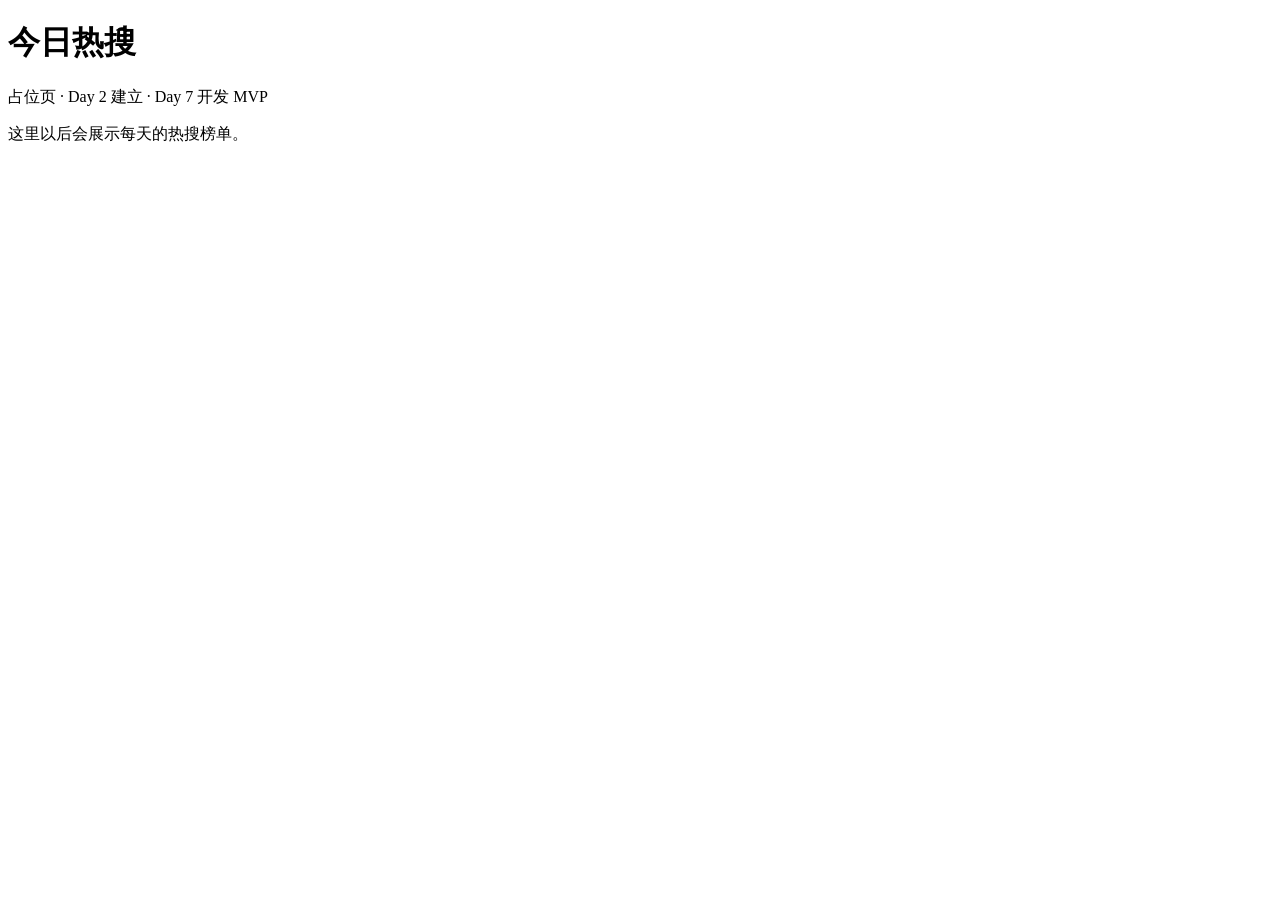
==== index.html @ c7466a73 "Day 2｜第一次提交：项目骨架和规则文件 改了什么：初始化 Git 仓库（main 分支），配置 git 身份 加了什么：index.html 占位页、.gitignore 忽略规则（含 .env " ====
<!DOCTYPE html>
<html lang="zh-CN">
<head>
  <meta charset="UTF-8">
  <meta name="viewport" content="width=device-width, initial-scale=1.0">
  <title>今日热搜</title>
</head>
<body>
  <header>
    <h1>今日热搜</h1>
    <p>占位页 · Day 2 建立 · Day 7 开发 MVP</p>
  </header>
  <main>
    <p>这里以后会展示每天的热搜榜单。</p>
  </main>
</body>
</html>
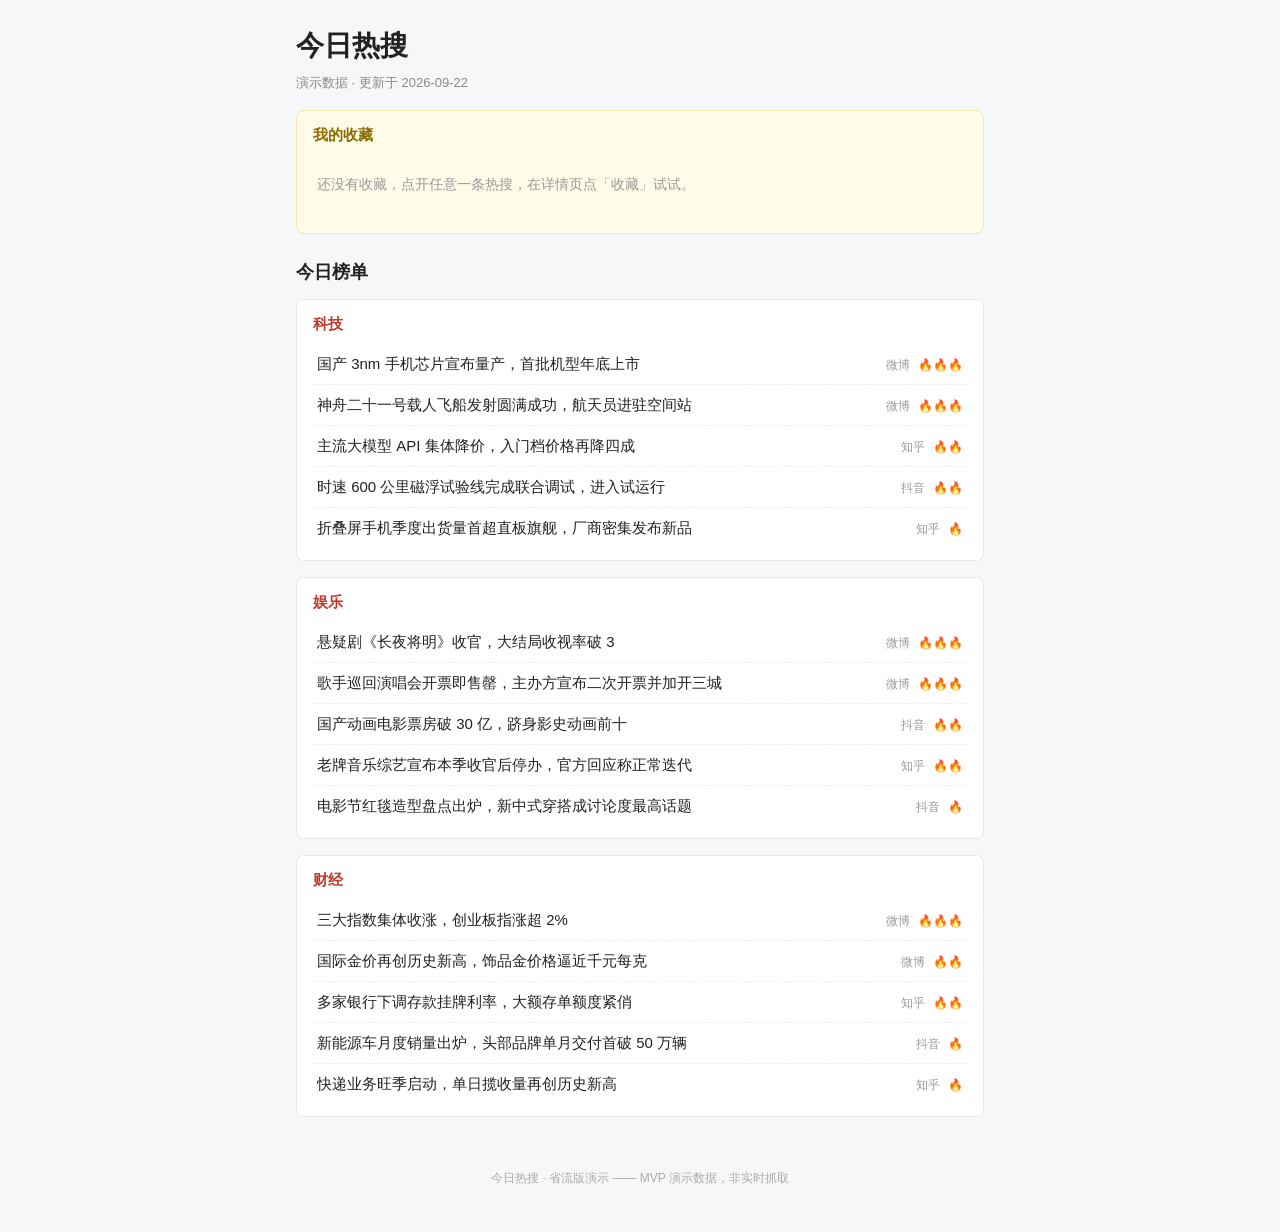
==== commit 53ea71f3: "Day 7｜完成今日热搜 MVP：列表、详情、收藏与运行说明 改了什么：index.html 由 Day 2 占位页原位重写为 F1 首页（分类列表 + 我的收藏区）。 加了什么：data.js（15" ====
--- a/index.html
+++ b/index.html
@@ -1,17 +1,44 @@
 <!DOCTYPE html>
+<!-- 今日热搜 · 首页（F1 热搜列表） -->
+<!-- Day 2 占位页原位重写 · Day 7 —— 结构依据 PRD 第五节 + TECH_DESIGN 第二节 -->
 <html lang="zh-CN">
 <head>
   <meta charset="UTF-8">
   <meta name="viewport" content="width=device-width, initial-scale=1.0">
   <title>今日热搜</title>
+  <link rel="stylesheet" href="style.css">
 </head>
 <body>
-  <header>
+
+  <!-- 顶部：网站名 + 数据更新时间（PRD F1 要求） -->
+  <header class="site-header">
     <h1>今日热搜</h1>
-    <p>占位页 · Day 2 建立 · Day 7 开发 MVP</p>
+    <p class="update-time">演示数据 · 更新于 2026-09-22</p>
   </header>
+
   <main>
-    <p>这里以后会展示每天的热搜榜单。</p>
+    <!-- 我的收藏（F3）：默认隐藏，main.js 检测到收藏后显示并填充 -->
+    <section id="favorites-area" class="favorites-area hidden" aria-label="我的收藏">
+      <h2>我的收藏</h2>
+      <ul id="favorites-list" class="hot-list"></ul>
+      <p id="favorites-empty-tip" class="empty-tip hidden">还没有收藏，点开任意一条热搜，在详情页点「收藏」试试。</p>
+    </section>
+
+    <!-- 今日榜单（F1）：main.js 按「分类」分块渲染，每条含标题/来源/热度 -->
+    <section id="hot-list-area" aria-label="今日榜单">
+      <h2>今日榜单</h2>
+      <div id="hot-list">
+        <p class="loading-tip">数据加载中……</p>
+      </div>
+    </section>
   </main>
+
+  <footer class="site-footer">
+    <p>今日热搜 · 省流版演示 —— MVP 演示数据，非实时抓取</p>
+  </footer>
+
+  <!-- 脚本顺序：先数据后逻辑（main.js 要读 data.js 的 HOT_LIST） -->
+  <script src="data.js"></script>
+  <script src="main.js"></script>
 </body>
 </html>
--- a/style.css
+++ b/style.css
@@ -0,0 +1,242 @@
+/* ============================================================
+   style.css —— 今日热搜 · 两页共用样式（Day 7）
+   依据：PRD 第五节「交互总原则」——浏览器原生行为、不做复杂动画；
+        手机打开不乱版即可（响应式不作为本期验收项）。
+   类名与 index.html / detail.html 骨架一一对应，
+   main.js 渲染时生成的元素也只用本文件里已定义的类。
+   ============================================================ */
+
+/* ---------- 基础 ---------- */
+* { box-sizing: border-box; }
+
+body {
+  margin: 0;
+  font-family: "Microsoft YaHei", "PingFang SC", "Segoe UI", sans-serif;
+  background: #f6f7f9;
+  color: #222;
+  line-height: 1.6;
+}
+
+.hidden { display: none !important; }
+
+/* 页面内容统一宽度，手机上自动缩 */
+main, .site-header, .site-footer {
+  max-width: 720px;
+  margin-left: auto;
+  margin-right: auto;
+  padding-left: 16px;
+  padding-right: 16px;
+}
+
+/* ---------- 顶部 ---------- */
+.site-header {
+  padding-top: 24px;
+  padding-bottom: 8px;
+}
+
+.site-header h1 {
+  margin: 0;
+  font-size: 28px;
+}
+
+.update-time {
+  margin: 4px 0 0;
+  font-size: 13px;
+  color: #888;
+}
+
+/* 详情页顶部：返回链接在站名上方 */
+.back-link {
+  display: inline-block;
+  font-size: 14px;
+  color: #3366cc;
+  text-decoration: none;
+  margin-bottom: 8px;
+}
+
+.back-link:hover { text-decoration: underline; }
+
+/* ---------- 列表区（F1） ---------- */
+section h2 {
+  font-size: 18px;
+  margin: 24px 0 12px;
+}
+
+/* 分类块：main.js 每个分类生成一个 */
+.category-block {
+  background: #fff;
+  border: 1px solid #e5e7eb;
+  border-radius: 8px;
+  padding: 12px 16px;
+  margin-bottom: 16px;
+}
+
+.category-block h3 {
+  margin: 0 0 8px;
+  font-size: 15px;
+  color: #c0392b; /* 红色小标题，呼应「热搜」的火气 */
+}
+
+.hot-list {
+  list-style: none;
+  margin: 0;
+  padding: 0;
+}
+
+/* 一条热搜一行：标题 + 来源 + 热度 */
+.hot-item {
+  display: flex;
+  align-items: baseline;
+  gap: 8px;
+  flex-wrap: wrap;
+  padding: 8px 4px;
+  border-bottom: 1px dashed #eee;
+}
+
+.hot-item:last-child { border-bottom: none; }
+
+.item-title {
+  flex: 1 1 auto;
+  min-width: 0;
+  color: #222;
+  text-decoration: none;
+  font-size: 15px;
+}
+
+.item-title:hover { color: #c0392b; }
+
+.item-source {
+  flex: 0 0 auto;
+  font-size: 12px;
+  color: #999;
+}
+
+.item-heat {
+  flex: 0 0 auto;
+  font-size: 12px;
+  color: #e67e22;
+  font-weight: bold;
+}
+
+/* 空态与加载态 */
+.empty-tip, .loading-tip {
+  color: #999;
+  font-size: 14px;
+  padding: 12px 4px;
+}
+
+/* ---------- 我的收藏（F3） ---------- */
+.favorites-area {
+  background: #fffbe9;
+  border: 1px solid #f5e6a8;
+  border-radius: 8px;
+  padding: 12px 16px;
+  margin-top: 8px;
+}
+
+.favorites-area h2 {
+  margin: 0 0 8px;
+  font-size: 15px;
+  color: #8a6d00;
+}
+
+/* ---------- 详情页（F2） ---------- */
+.detail-card {
+  background: #fff;
+  border: 1px solid #e5e7eb;
+  border-radius: 8px;
+  padding: 20px;
+  margin-top: 16px;
+}
+
+.detail-title {
+  margin: 0 0 12px;
+  font-size: 22px;
+  line-height: 1.4;
+}
+
+/* 元信息行：来源 / 分类 / 热度 三个小标签 */
+.detail-meta {
+  display: flex;
+  gap: 8px;
+  flex-wrap: wrap;
+  margin-bottom: 16px;
+}
+
+.meta-tag {
+  font-size: 12px;
+  padding: 2px 10px;
+  border-radius: 10px;
+  background: #f0f2f5;
+  color: #666;
+}
+
+.meta-tag.heat {
+  background: #fdebd0;
+  color: #b9540a;
+  font-weight: bold;
+}
+
+.detail-summary {
+  font-size: 15px;
+  color: #333;
+  border-top: 1px solid #eee;
+  padding-top: 14px;
+}
+
+/* ---------- 操作区：收藏按钮 + 原文链接 ---------- */
+.detail-actions {
+  display: flex;
+  align-items: center;
+  gap: 12px;
+  flex-wrap: wrap;
+  margin-top: 16px;
+}
+
+.fav-btn {
+  font-size: 15px;
+  padding: 8px 20px;
+  border-radius: 6px;
+  border: 1px solid #c0392b;
+  background: #fff;
+  color: #c0392b;
+  cursor: pointer;
+}
+
+.fav-btn:hover { background: #fdf0ee; }
+
+/* 已收藏（点亮态）：按钮状态变化，PRD F3 的可观察结果 */
+.fav-btn.active {
+  background: #c0392b;
+  color: #fff;
+}
+
+.source-link {
+  font-size: 15px;
+  color: #3366cc;
+  text-decoration: none;
+}
+
+.source-link:hover { text-decoration: underline; }
+
+/* 收藏不可用的降级提示（PRD 第七节异常 3） */
+.fav-tip {
+  font-size: 13px;
+  color: #b9540a;
+}
+
+/* ---------- 页脚 ---------- */
+.site-footer {
+  padding-top: 24px;
+  padding-bottom: 32px;
+  font-size: 12px;
+  color: #aaa;
+  text-align: center;
+}
+
+/* ---------- 手机不乱版 ---------- */
+@media (max-width: 480px) {
+  .site-header h1 { font-size: 22px; }
+  .detail-title { font-size: 18px; }
+  .hot-item { gap: 6px; }
+}
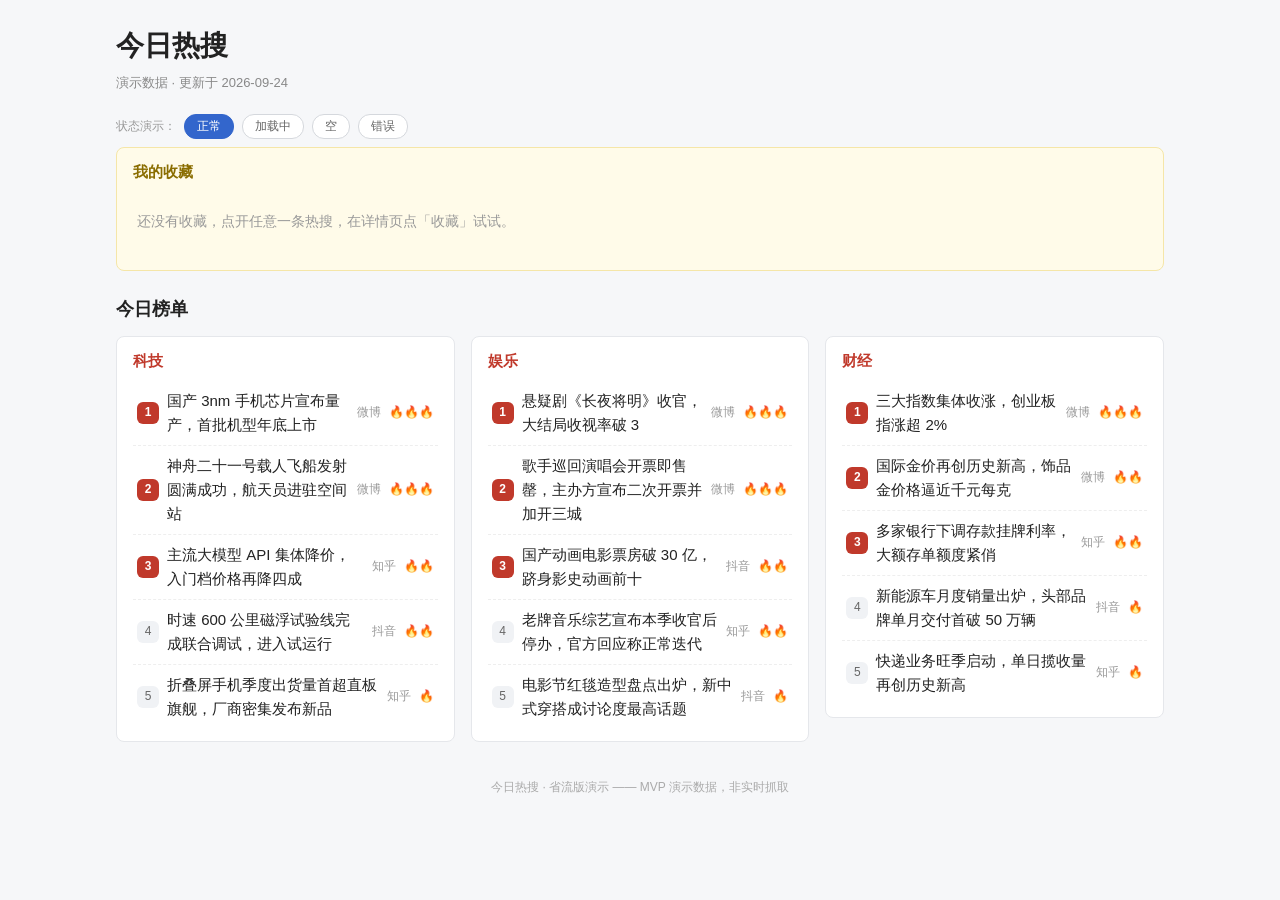
==== commit d692ffcb: "Day 8｜首页改版：三栏布局、四种页面状态与可复用组件 改了什么：style.css 改为桌面三栏/手机单栏网格并加四态样式；main.js 重构为四态状态机（加载/成功/空/错误，支持 ?stat" ====
--- a/index.html
+++ b/index.html
@@ -1,6 +1,7 @@
 <!DOCTYPE html>
 <!-- 今日热搜 · 首页（F1 热搜列表） -->
 <!-- Day 2 占位页原位重写 · Day 7 —— 结构依据 PRD 第五节 + TECH_DESIGN 第二节 -->
+<!-- Day 8 改版：三栏网格布局 + 四种页面状态（加载中/成功/空/错误） -->
 <html lang="zh-CN">
 <head>
   <meta charset="UTF-8">
@@ -13,10 +14,15 @@
   <!-- 顶部：网站名 + 数据更新时间（PRD F1 要求） -->
   <header class="site-header">
     <h1>今日热搜</h1>
-    <p class="update-time">演示数据 · 更新于 2026-09-22</p>
+    <p class="update-time">演示数据 · 更新于 2026-09-24</p>
   </header>
 
   <main>
+    <!-- 状态演示开关（Day 8，演示辅助非产品功能）：main.js 生成 4 个按钮 -->
+    <div id="state-switch" class="state-switch" aria-label="页面状态演示开关">
+      <span class="switch-label">状态演示：</span>
+    </div>
+
     <!-- 我的收藏（F3）：默认隐藏，main.js 检测到收藏后显示并填充 -->
     <section id="favorites-area" class="favorites-area hidden" aria-label="我的收藏">
       <h2>我的收藏</h2>
@@ -24,7 +30,7 @@
       <p id="favorites-empty-tip" class="empty-tip hidden">还没有收藏，点开任意一条热搜，在详情页点「收藏」试试。</p>
     </section>
 
-    <!-- 今日榜单（F1）：main.js 按「分类」分块渲染，每条含标题/来源/热度 -->
+    <!-- 今日榜单（F1）：main.js 按状态机渲染（加载中 → 成功三栏 / 空 / 错误） -->
     <section id="hot-list-area" aria-label="今日榜单">
       <h2>今日榜单</h2>
       <div id="hot-list">
@@ -37,8 +43,9 @@
     <p>今日热搜 · 省流版演示 —— MVP 演示数据，非实时抓取</p>
   </footer>
 
-  <!-- 脚本顺序：先数据后逻辑（main.js 要读 data.js 的 HOT_LIST） -->
+  <!-- 脚本顺序：数据 → 组件 → 逻辑（main.js 要读 data.js 的数据、调 components.js 的组件） -->
   <script src="data.js"></script>
+  <script src="components.js"></script>
   <script src="main.js"></script>
 </body>
 </html>
--- a/style.css
+++ b/style.css
@@ -1,7 +1,7 @@
 /* ============================================================
-   style.css —— 今日热搜 · 两页共用样式（Day 7）
-   依据：PRD 第五节「交互总原则」——浏览器原生行为、不做复杂动画；
-        手机打开不乱版即可（响应式不作为本期验收项）。
+   style.css —— 今日热搜 · 两页共用样式（Day 7 初版，Day 8 改版）
+   Day 8 依据：用户提示词（方案甲）——桌面三栏并排、序号在前、
+   热度在右、手机宽度纵向堆叠不溢出；补全四态（加载/成功/空/错误）。
    类名与 index.html / detail.html 骨架一一对应，
    main.js 渲染时生成的元素也只用本文件里已定义的类。
    ============================================================ */
@@ -19,9 +19,10 @@
 
 .hidden { display: none !important; }
 
-/* 页面内容统一宽度，手机上自动缩 */
+/* 页面内容统一宽度（Day 8 起三栏需要更宽的画布），
+   详情页的卡片和操作区单独限宽 720px 居中，观感不变 */
 main, .site-header, .site-footer {
-  max-width: 720px;
+  max-width: 1080px;
   margin-left: auto;
   margin-right: auto;
   padding-left: 16px;
@@ -56,19 +57,58 @@
 
 .back-link:hover { text-decoration: underline; }
 
-/* ---------- 列表区（F1） ---------- */
+/* ---------- 状态演示开关（Day 8，演示辅助，非产品功能） ---------- */
+.state-switch {
+  display: flex;
+  flex-wrap: wrap;
+  gap: 8px;
+  align-items: center;
+  margin: 12px 0 4px;
+}
+
+.state-switch .switch-label {
+  font-size: 12px;
+  color: #999;
+}
+
+.state-switch button {
+  font-size: 12px;
+  padding: 3px 12px;
+  border-radius: 12px;
+  border: 1px solid #d5d8dd;
+  background: #fff;
+  color: #666;
+  cursor: pointer;
+}
+
+.state-switch button:hover { border-color: #3366cc; color: #3366cc; }
+
+.state-switch button.active {
+  background: #3366cc;
+  border-color: #3366cc;
+  color: #fff;
+}
+
+/* ---------- 列表区（F1）· Day 8 三栏网格 ---------- */
 section h2 {
   font-size: 18px;
   margin: 24px 0 12px;
 }
 
+/* 桌面：三个分类块并排；手机（<768px）：纵向堆叠 */
+#hot-list {
+  display: grid;
+  grid-template-columns: repeat(3, 1fr);
+  gap: 16px;
+  align-items: start;
+}
+
 /* 分类块：main.js 每个分类生成一个 */
 .category-block {
   background: #fff;
   border: 1px solid #e5e7eb;
   border-radius: 8px;
   padding: 12px 16px;
-  margin-bottom: 16px;
 }
 
 .category-block h3 {
@@ -83,21 +123,42 @@
   padding: 0;
 }
 
-/* 一条热搜一行：标题 + 来源 + 热度 */
+/* 一条热搜一行：序号在前 → 标题 → 来源 → 热度靠右 */
 .hot-item {
   display: flex;
-  align-items: baseline;
+  align-items: center;
   gap: 8px;
-  flex-wrap: wrap;
   padding: 8px 4px;
   border-bottom: 1px dashed #eee;
 }
 
 .hot-item:last-child { border-bottom: none; }
 
+/* 序号圆角标（main.js 生成；前三名高亮） */
+.item-rank {
+  flex: 0 0 auto;
+  min-width: 22px;
+  height: 22px;
+  padding: 0 4px;
+  border-radius: 6px;
+  background: #f0f2f5;
+  color: #666;
+  font-size: 12px;
+  display: flex;
+  align-items: center;
+  justify-content: center;
+}
+
+.item-rank.top {
+  background: #c0392b;
+  color: #fff;
+  font-weight: bold;
+}
+
 .item-title {
   flex: 1 1 auto;
-  min-width: 0;
+  min-width: 0;              /* 关键：允许收缩，手机上长标题换行而不是溢出 */
+  overflow-wrap: anywhere;
   color: #222;
   text-decoration: none;
   font-size: 15px;
@@ -113,13 +174,61 @@
 
 .item-heat {
   flex: 0 0 auto;
+  margin-left: auto;         /* 热度始终顶到最右 */
   font-size: 12px;
   color: #e67e22;
   font-weight: bold;
 }
 
-/* 空态与加载态 */
-.empty-tip, .loading-tip {
+/* ---------- 四态（Day 8 核心学习点） ---------- */
+
+/* 状态盒子通栏占满网格（不出现在某一栏里） */
+.state-box {
+  grid-column: 1 / -1;
+  text-align: center;
+  padding: 32px 16px;
+}
+
+/* 1) 加载中：转圈 + 文案 */
+.loading-box { color: #999; font-size: 14px; }
+
+.loading-spinner {
+  display: inline-block;
+  width: 26px;
+  height: 26px;
+  border: 3px solid #e5e7eb;
+  border-top-color: #3366cc;
+  border-radius: 50%;
+  margin-bottom: 10px;
+  animation: spin 0.8s linear infinite;
+}
+
+@keyframes spin {
+  to { transform: rotate(360deg); }
+}
+
+/* 2) 空：空列表提示 */
+.empty-box { color: #999; font-size: 14px; }
+
+/* 3) 错误：红字提示 + 重试按钮 */
+.error-box { color: #a32d2d; font-size: 14px; }
+
+.retry-btn {
+  display: inline-block;
+  margin-top: 12px;
+  font-size: 14px;
+  padding: 6px 24px;
+  border-radius: 6px;
+  border: 1px solid #3366cc;
+  background: #fff;
+  color: #3366cc;
+  cursor: pointer;
+}
+
+.retry-btn:hover { background: #eef4fc; }
+
+/* 分类内的空态（某分类没数据，原有的兜底） */
+.empty-tip {
   color: #999;
   font-size: 14px;
   padding: 12px 4px;
@@ -140,7 +249,14 @@
   color: #8a6d00;
 }
 
-/* ---------- 详情页（F2） ---------- */
+/* ---------- 详情页（F2，Day 8 不改） ---------- */
+.detail-card,
+.detail-actions {
+  max-width: 720px;
+  margin-left: auto;
+  margin-right: auto;
+}
+
 .detail-card {
   background: #fff;
   border: 1px solid #e5e7eb;
@@ -234,9 +350,16 @@
   text-align: center;
 }
 
-/* ---------- 手机不乱版 ---------- */
+/* ---------- 手机适配（Day 8：<768px 三栏改堆叠） ---------- */
+@media (max-width: 767px) {
+  #hot-list { grid-template-columns: 1fr; }
+
+  .state-box { padding: 24px 8px; }
+}
+
 @media (max-width: 480px) {
   .site-header h1 { font-size: 22px; }
   .detail-title { font-size: 18px; }
   .hot-item { gap: 6px; }
-}
+  .item-title { font-size: 14px; }
+}
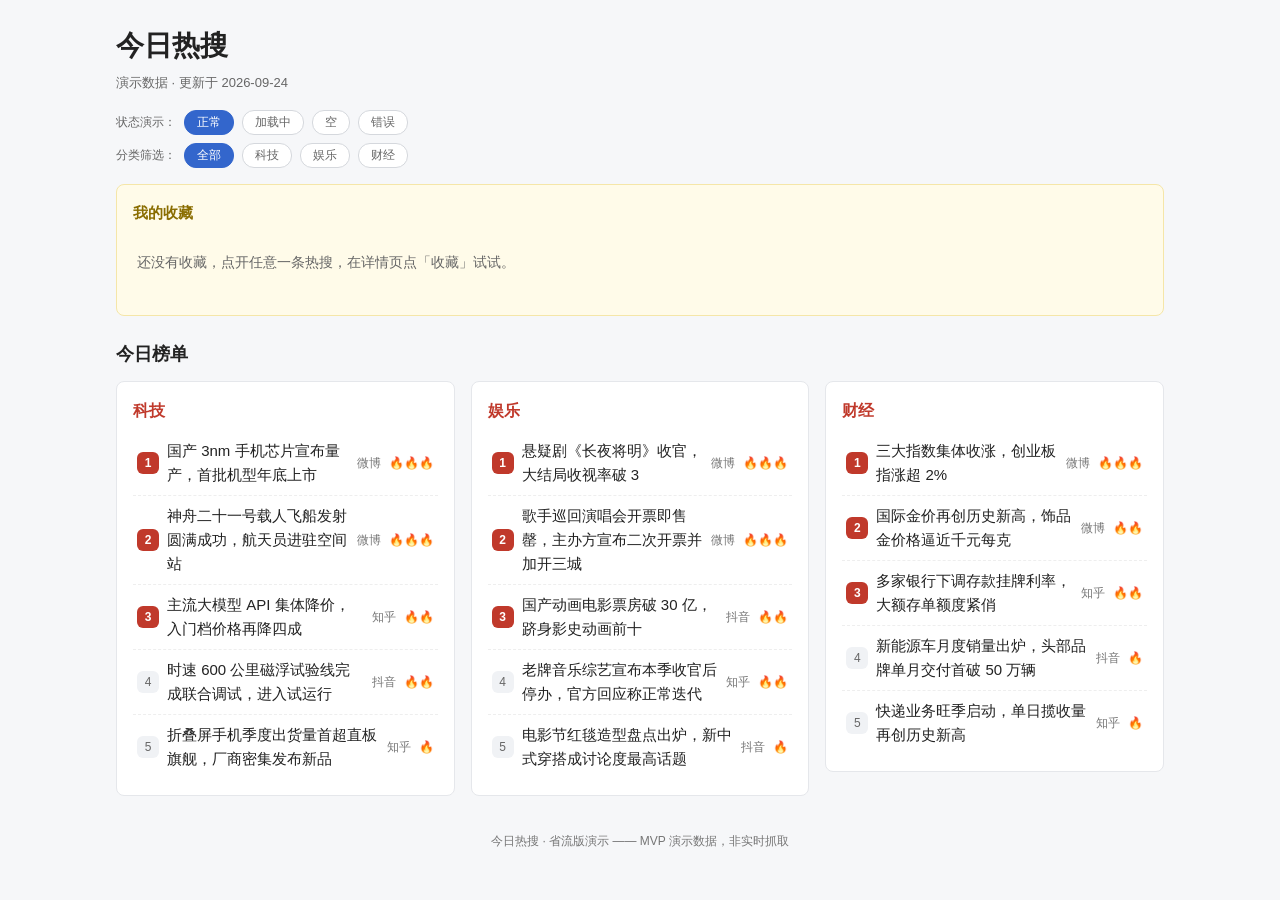
==== commit ffb37bc4: "Day 12｜建 frontend-check Skill 并实现分类筛选 改了什么：index.html 加筛选栏挂载点，main.js 加分类过滤+网址同步+单栏居中逻辑，style.css 加筛" ====
--- a/index.html
+++ b/index.html
@@ -21,6 +21,11 @@
     <!-- 状态演示开关（Day 8，演示辅助非产品功能）：main.js 生成 4 个按钮 -->
     <div id="state-switch" class="state-switch" aria-label="页面状态演示开关">
       <span class="switch-label">状态演示：</span>
+    </div>
+
+    <!-- 分类筛选（Day 12 · 甲方案）：main.js 生成「全部/科技/娱乐/财经」按钮 -->
+    <div id="category-filter" class="category-filter" aria-label="分类筛选">
+      <span class="switch-label">分类筛选：</span>
     </div>
 
     <!-- 我的收藏（F3）：默认隐藏，main.js 检测到收藏后显示并填充 -->
--- a/style.css
+++ b/style.css
@@ -1,7 +1,9 @@
 /* ============================================================
-   style.css —— 今日热搜 · 两页共用样式（Day 7 初版，Day 8 改版）
+   style.css —— 今日热搜 · 两页共用样式（Day 7 初版，Day 8 改版，Day 9 修缮）
    Day 8 依据：用户提示词（方案甲）——桌面三栏并排、序号在前、
    热度在右、手机宽度纵向堆叠不溢出；补全四态（加载/成功/空/错误）。
+   Day 9 依据：设计规则审查（对比度/层级/间距/按钮状态/触控目标），
+   只调参数不加装饰，布局结构与类名一律未动，功能不受影响。
    类名与 index.html / detail.html 骨架一一对应，
    main.js 渲染时生成的元素也只用本文件里已定义的类。
    ============================================================ */
@@ -43,7 +45,7 @@
 .update-time {
   margin: 4px 0 0;
   font-size: 13px;
-  color: #888;
+  color: #666; /* Day 9：#888 对比度不足，加深到 AA 达标灰 */
 }
 
 /* 详情页顶部：返回链接在站名上方 */
@@ -63,12 +65,12 @@
   flex-wrap: wrap;
   gap: 8px;
   align-items: center;
-  margin: 12px 0 4px;
+  margin: 8px 0 4px; /* Day 9：原 12px，统一节奏 */
 }
 
 .state-switch .switch-label {
   font-size: 12px;
-  color: #999;
+  color: #666; /* Day 9：#999 → #666，AA 达标 */
 }
 
 .state-switch button {
@@ -84,6 +86,39 @@
 .state-switch button:hover { border-color: #3366cc; color: #3366cc; }
 
 .state-switch button.active {
+  background: #3366cc;
+  border-color: #3366cc;
+  color: #fff;
+}
+
+/* ---------- 分类筛选（Day 12 · 甲方案）· 与状态开关同一套视觉语言 ---------- */
+.category-filter {
+  display: flex;
+  flex-wrap: wrap;
+  gap: 8px;
+  align-items: center;
+  margin: 8px 0 16px; /* 模块内部 8 收口，与榜单区之间 16 */
+}
+
+.category-filter .switch-label {
+  font-size: 12px;
+  color: #666; /* 同状态开关：AA 达标灰 */
+}
+
+.category-filter button {
+  font-size: 12px;
+  padding: 3px 12px;
+  border-radius: 12px;
+  border: 1px solid #d5d8dd;
+  background: #fff;
+  color: #666;
+  cursor: pointer;
+}
+
+.category-filter button:hover { border-color: #3366cc; color: #3366cc; }
+
+/* 选中态：蓝底白字（3366cc on fff ≈ 5.4:1，AA 达标） */
+.category-filter button.active {
   background: #3366cc;
   border-color: #3366cc;
   color: #fff;
@@ -103,17 +138,30 @@
   align-items: start;
 }
 
+/* Day 12：筛选态（只显示一个分类）——单栏铺满 + 居中，
+   不再缩在左边的三分之一格里。上限 720px 防止超宽屏拉太长难读 */
+#hot-list.single-cat {
+  grid-template-columns: 1fr;
+}
+
+#hot-list.single-cat .category-block {
+  max-width: 720px;
+  width: 100%;
+  margin: 0 auto; /* 居中 */
+}
+
 /* 分类块：main.js 每个分类生成一个 */
 .category-block {
   background: #fff;
   border: 1px solid #e5e7eb;
   border-radius: 8px;
-  padding: 12px 16px;
+  padding: 16px; /* Day 9：原 12px 16px，统一到 8 的倍数节奏 */
 }
 
 .category-block h3 {
   margin: 0 0 8px;
-  font-size: 15px;
+  font-size: 16px;        /* Day 9：原 15px 与条目标题同大，层级拉不开 */
+  font-weight: 600;       /* Day 9：加字重，栏目边界扫读更清晰 */
   color: #c0392b; /* 红色小标题，呼应「热搜」的火气 */
 }
 
@@ -169,14 +217,14 @@
 .item-source {
   flex: 0 0 auto;
   font-size: 12px;
-  color: #999;
+  color: #767676; /* Day 9：#999 → #767676，白底 AA 达标 */
 }
 
 .item-heat {
   flex: 0 0 auto;
   margin-left: auto;         /* 热度始终顶到最右 */
   font-size: 12px;
-  color: #e67e22;
+  color: #b9540a; /* Day 9：#e67e22 对比不足，加深并与详情页热度标签同色 */
   font-weight: bold;
 }
 
@@ -190,7 +238,7 @@
 }
 
 /* 1) 加载中：转圈 + 文案 */
-.loading-box { color: #999; font-size: 14px; }
+.loading-box { color: #666; font-size: 14px; } /* Day 9：#999 → #666（灰底上也要达标） */
 
 .loading-spinner {
   display: inline-block;
@@ -208,14 +256,14 @@
 }
 
 /* 2) 空：空列表提示 */
-.empty-box { color: #999; font-size: 14px; }
+.empty-box { color: #666; font-size: 14px; } /* Day 9：#999 → #666 */
 
 /* 3) 错误：红字提示 + 重试按钮 */
 .error-box { color: #a32d2d; font-size: 14px; }
 
 .retry-btn {
   display: inline-block;
-  margin-top: 12px;
+  margin-top: 16px; /* Day 9：原 12px，统一节奏 */
   font-size: 14px;
   padding: 6px 24px;
   border-radius: 6px;
@@ -229,7 +277,7 @@
 
 /* 分类内的空态（某分类没数据，原有的兜底） */
 .empty-tip {
-  color: #999;
+  color: #666; /* Day 9：#999 → #666 */
   font-size: 14px;
   padding: 12px 4px;
 }
@@ -239,8 +287,8 @@
   background: #fffbe9;
   border: 1px solid #f5e6a8;
   border-radius: 8px;
-  padding: 12px 16px;
-  margin-top: 8px;
+  padding: 16px;        /* Day 9：原 12px 16px，统一节奏 */
+  margin-top: 16px;     /* Day 9：原 8px，与上方内容贴太近，统一到 16 */
 }
 
 .favorites-area h2 {
@@ -261,7 +309,7 @@
   background: #fff;
   border: 1px solid #e5e7eb;
   border-radius: 8px;
-  padding: 20px;
+  padding: 16px; /* Day 9：原 20px，统一节奏 */
   margin-top: 16px;
 }
 
@@ -297,10 +345,10 @@
   font-size: 15px;
   color: #333;
   border-top: 1px solid #eee;
-  padding-top: 14px;
-}
-
-/* ---------- 操作区：收藏按钮 + 原文链接 ---------- */
+  padding-top: 16px; /* Day 9：原 14px，统一节奏 */
+}
+
+/* ---------- 操作区：收藏按钮 + 复制摘要（Day 11）+ 原文链接 ---------- */
 .detail-actions {
   display: flex;
   align-items: center;
@@ -319,7 +367,7 @@
   cursor: pointer;
 }
 
-.fav-btn:hover { background: #fdf0ee; }
+.fav-btn:hover:not(:disabled) { background: #fdf0ee; } /* Day 9：禁用时不再给 hover 假反馈 */
 
 /* 已收藏（点亮态）：按钮状态变化，PRD F3 的可观察结果 */
 .fav-btn.active {
@@ -327,6 +375,51 @@
   color: #fff;
 }
 
+/* Day 9：禁用态（浏览器禁用本地存储时，main.js 会设 disabled）——
+   之前没有样式，按钮看着能点点了没反应，像「网站坏了」 */
+.fav-btn:disabled {
+  border-color: #d5d8dd;
+  color: #767676;
+  cursor: not-allowed;
+}
+
+/* ---------- Day 11：复制摘要按钮（反馈交互） ---------- */
+/* 视觉语言与 fav-btn 一致，用蓝色区分「这是另一个动作」 */
+.copy-btn {
+  font-size: 15px;
+  padding: 8px 20px;
+  border-radius: 6px;
+  border: 1px solid #3366cc;
+  background: #fff;
+  color: #3366cc;
+  cursor: pointer;
+}
+
+.copy-btn:hover { background: #eef4fc; }
+
+/* 成功反馈态：绿底白字「✓ 已复制」——点哪、哪变，因果一眼可见 */
+.copy-btn.done {
+  background: #2e7d32;
+  border-color: #2e7d32;
+  color: #fff;
+}
+
+/* 失败降级态：浅红提示，明确告知没复制上（file:// 打开时出现） */
+.copy-btn.fail {
+  border-color: #a32d2d;
+  color: #a32d2d;
+}
+
+/* Day 9：键盘焦点环——Tab 键走到按钮时能看清位置在哪 */
+.state-switch button:focus-visible,
+.category-filter button:focus-visible,
+.retry-btn:focus-visible,
+.fav-btn:focus-visible,
+.copy-btn:focus-visible {
+  outline: 2px solid #3366cc;
+  outline-offset: 2px;
+}
+
 .source-link {
   font-size: 15px;
   color: #3366cc;
@@ -346,7 +439,7 @@
   padding-top: 24px;
   padding-bottom: 32px;
   font-size: 12px;
-  color: #aaa;
+  color: #767676; /* Day 9：#aaa 对比度仅约 2.2:1，加深 */
   text-align: center;
 }
 
@@ -360,6 +453,19 @@
 @media (max-width: 480px) {
   .site-header h1 { font-size: 22px; }
   .detail-title { font-size: 18px; }
-  .hot-item { gap: 6px; }
-  .item-title { font-size: 14px; }
-}
+  .hot-item { gap: 4px; } /* Day 9：原 6px，归队到 4/8 节奏 */
+
+  /* Day 9：触控目标——标题链接原本只有约 24px 高，
+     加上下内边距把可点高度抬到 44px 以上（拇指尺寸） */
+  .item-title {
+    font-size: 14px;
+    padding: 12px 0;
+  }
+
+  /* Day 12：筛选按钮触控目标——min-height 直接锁 44px（拇指尺寸） */
+  .category-filter button {
+    min-height: 44px;
+    padding: 8px 16px;
+    border-radius: 22px;
+  }
+}
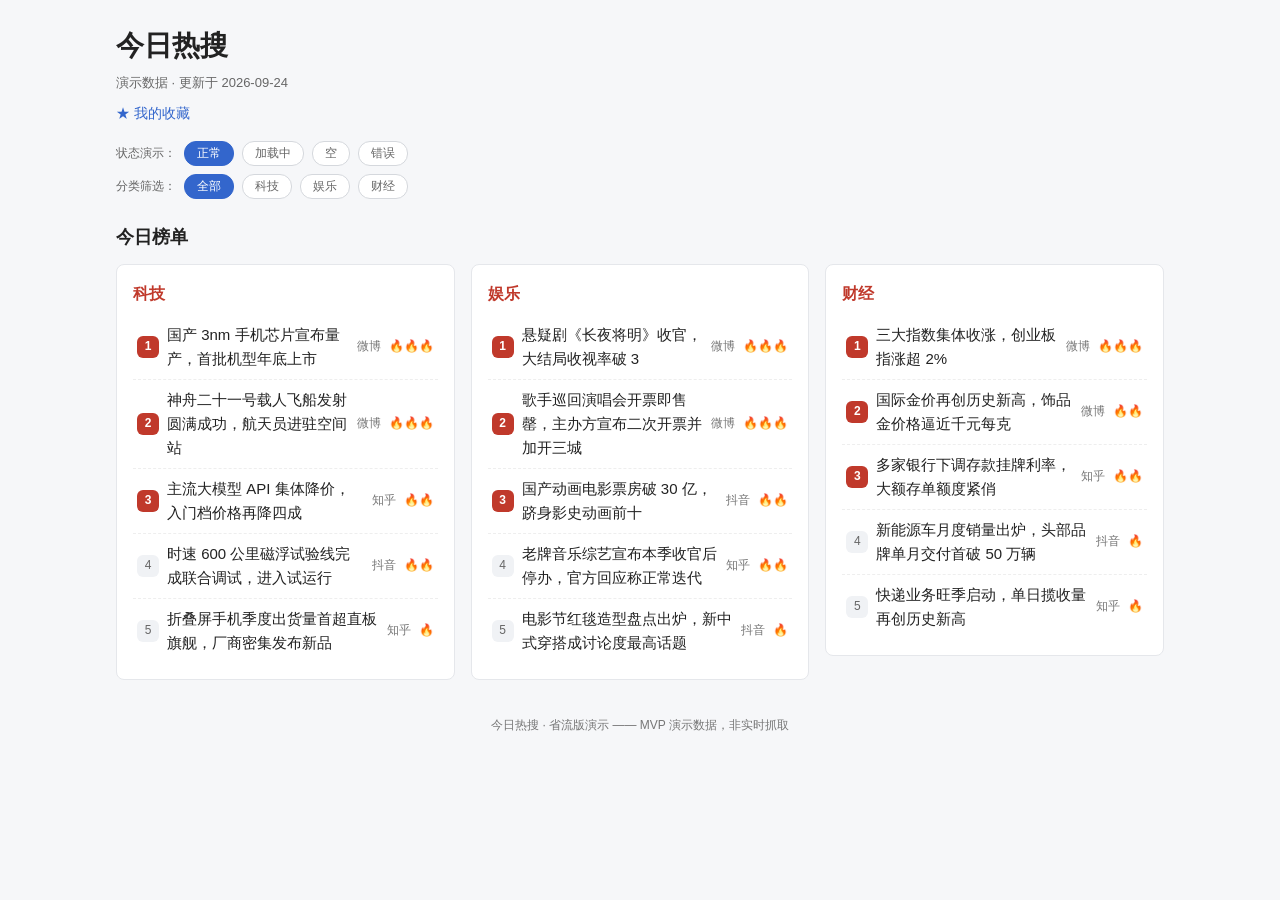
==== commit 45130ac8: "Day 13｜新增收藏页实现三视图切换并补齐四态 改了什么：index.html 顶部加收藏入口并删旧内嵌收藏区，detail.html 操作区加查看收藏链接，main.js 入口分流加收藏页分支并清" ====
--- a/index.html
+++ b/index.html
@@ -11,10 +11,11 @@
 </head>
 <body>
 
-  <!-- 顶部：网站名 + 数据更新时间（PRD F1 要求） -->
+  <!-- 顶部：网站名 + 数据更新时间（PRD F1 要求）+ 我的收藏入口（Day 13） -->
   <header class="site-header">
     <h1>今日热搜</h1>
     <p class="update-time">演示数据 · 更新于 2026-09-24</p>
+    <a class="fav-entry" href="favorites.html">★ 我的收藏</a>
   </header>
 
   <main>
@@ -28,14 +29,8 @@
       <span class="switch-label">分类筛选：</span>
     </div>
 
-    <!-- 我的收藏（F3）：默认隐藏，main.js 检测到收藏后显示并填充 -->
-    <section id="favorites-area" class="favorites-area hidden" aria-label="我的收藏">
-      <h2>我的收藏</h2>
-      <ul id="favorites-list" class="hot-list"></ul>
-      <p id="favorites-empty-tip" class="empty-tip hidden">还没有收藏，点开任意一条热搜，在详情页点「收藏」试试。</p>
-    </section>
-
     <!-- 今日榜单（F1）：main.js 按状态机渲染（加载中 → 成功三栏 / 空 / 错误） -->
+    <!-- Day 13：原「我的收藏」区块迁到独立 favorites.html，首页不再内嵌 -->
     <section id="hot-list-area" aria-label="今日榜单">
       <h2>今日榜单</h2>
       <div id="hot-list">
--- a/style.css
+++ b/style.css
@@ -59,6 +59,56 @@
 
 .back-link:hover { text-decoration: underline; }
 
+/* ---------- Day 13：收藏入口 + 面包屑 + 收藏页列表 ---------- */
+
+/* 首页顶部「我的收藏」入口：与站名同一视觉层级，蓝色链接 */
+.fav-entry {
+  display: inline-block;
+  margin-top: 8px;
+  font-size: 14px;
+  color: #3366cc;
+  text-decoration: none;
+}
+
+.fav-entry:hover { text-decoration: underline; }
+
+/* 详情页操作区「查看收藏」链接：与 source-link 同语言 */
+.fav-view-link {
+  font-size: 15px;
+  color: #3366cc;
+  text-decoration: none;
+}
+
+.fav-view-link:hover { text-decoration: underline; }
+
+/* 面包屑（收藏页）：首页 > 我的收藏 */
+.breadcrumb {
+  margin: 8px 0 16px;
+  font-size: 13px;
+  color: #767676; /* AA 达标浅灰 */
+}
+
+.breadcrumb a {
+  color: #3366cc;
+  text-decoration: none;
+}
+
+.breadcrumb a:hover { text-decoration: underline; }
+
+.breadcrumb span[aria-hidden] { margin: 0 4px; }
+
+.breadcrumb [aria-current="page"] { color: #666; }
+
+/* 收藏页列表：单列纵排（收藏量少，不需要三栏）；
+   hot-list 已有基础样式，这里只补充卡片化 */
+.favorites-view-list .hot-item {
+  border: 1px solid #e5e7eb;
+  border-radius: 8px;
+  padding: 8px 16px;
+  margin-bottom: 8px;
+  background: #fff;
+}
+
 /* ---------- 状态演示开关（Day 8，演示辅助，非产品功能） ---------- */
 .state-switch {
   display: flex;
